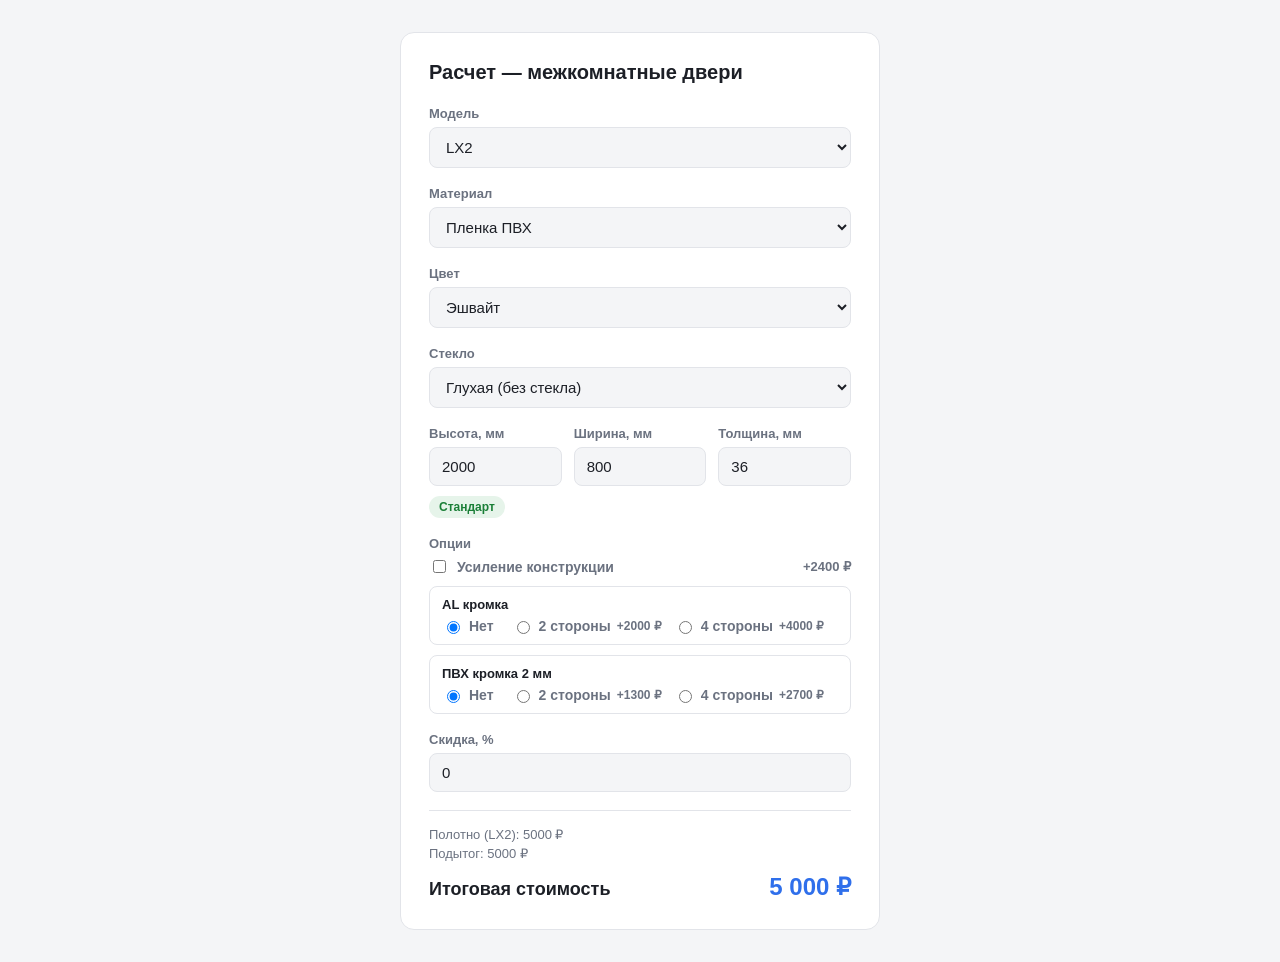
==== DoorCalcPro/index.html @ 8cd3c97a "Add DoorCalc Pro v0.2 web calculator (door leaf pricing) Vanilla HTML/CSS/JS app implementing the do" ====
<!doctype html>
<html lang="ru">
<head>
  <meta charset="UTF-8">
  <meta name="viewport" content="width=device-width, initial-scale=1">
  <title>DoorCalc Pro — Расчет межкомнатных дверей</title>
  <link rel="stylesheet" href="css/style.css">
</head>
<body>
  <main class="calc-card">
    <h1>Расчет — межкомнатные двери</h1>

    <div class="field">
      <label for="model">Модель</label>
      <select id="model"></select>
    </div>

    <div class="field">
      <label for="material">Материал</label>
      <select id="material"></select>
    </div>

    <div class="field">
      <label for="color">Цвет</label>
      <select id="color"></select>
    </div>

    <div class="field">
      <label for="glass">Стекло</label>
      <select id="glass"></select>
    </div>

    <div class="field-row">
      <div class="field">
        <label for="height">Высота, мм</label>
        <input type="number" id="height" step="1">
      </div>
      <div class="field">
        <label for="width">Ширина, мм</label>
        <input type="number" id="width" step="1">
      </div>
      <div class="field">
        <label for="thickness">Толщина, мм</label>
        <input type="number" id="thickness" step="1">
      </div>
    </div>
    <div class="size-info">
      <span id="sizeBadge" class="badge"></span>
      <div id="thicknessWarning" class="warning">42 мм доступна только для щитовых полотен</div>
    </div>

    <div class="field">
      <label>Опции</label>
      <div id="options" class="options"></div>
    </div>

    <div class="field">
      <label for="discount">Скидка, %</label>
      <input type="number" id="discount" step="0.1" min="0" max="100">
    </div>

    <div class="result">
      <div id="breakdown" class="breakdown"></div>
      <div class="total-row">
        <span>Итоговая стоимость</span>
        <span id="total" class="total-value">0 ₽</span>
      </div>
    </div>
  </main>

  <script src="data/db.js"></script>
  <script src="js/app.js"></script>
</body>
</html>
---- DoorCalcPro/css/style.css ----
:root {
  --bg: #f4f5f7;
  --card-bg: #ffffff;
  --text: #1c1f26;
  --muted: #6b7280;
  --border: #e2e4e9;
  --accent: #2f6feb;
  --ok: #1a7f37;
  --ok-bg: #e6f4ea;
  --warn: #b54708;
  --warn-bg: #fff4e5;
}

@media (prefers-color-scheme: dark) {
  :root {
    --bg: #14161a;
    --card-bg: #1c1f26;
    --text: #eef0f3;
    --muted: #9aa1ac;
    --border: #2c3038;
    --accent: #6ea0ff;
    --ok: #4cc264;
    --ok-bg: #163420;
    --warn: #f2a44b;
    --warn-bg: #3a2a12;
  }
}

* { box-sizing: border-box; }

body {
  margin: 0;
  padding: 32px 16px;
  background: var(--bg);
  color: var(--text);
  font-family: -apple-system, "Segoe UI", Roboto, Helvetica, Arial, sans-serif;
  display: flex;
  justify-content: center;
}

.calc-card {
  width: 100%;
  max-width: 480px;
  background: var(--card-bg);
  border: 1px solid var(--border);
  border-radius: 14px;
  padding: 28px;
  display: flex;
  flex-direction: column;
  gap: 18px;
}

h1 {
  font-size: 20px;
  margin: 0 0 4px;
}

.field {
  display: flex;
  flex-direction: column;
  gap: 6px;
  flex: 1;
}

.field-row {
  display: flex;
  gap: 12px;
}

label {
  font-size: 13px;
  font-weight: 600;
  color: var(--muted);
}

select, input[type="number"] {
  font-size: 15px;
  padding: 10px 12px;
  border-radius: 8px;
  border: 1px solid var(--border);
  background: var(--bg);
  color: var(--text);
  width: 100%;
}

select:focus, input:focus {
  outline: 2px solid var(--accent);
  outline-offset: -1px;
}

.size-info {
  margin-top: -8px;
  display: flex;
  flex-direction: column;
  gap: 6px;
}

.badge {
  display: inline-block;
  width: fit-content;
  font-size: 12px;
  font-weight: 600;
  padding: 4px 10px;
  border-radius: 999px;
}

.badge-ok { color: var(--ok); background: var(--ok-bg); }
.badge-warn { color: var(--warn); background: var(--warn-bg); }

.warning {
  display: none;
  font-size: 12px;
  color: var(--warn);
}

.options {
  display: flex;
  flex-direction: column;
  gap: 10px;
}

.option-row {
  display: flex;
  align-items: center;
  gap: 8px;
  font-size: 14px;
}

.option-row .option-price {
  margin-left: auto;
  color: var(--muted);
  font-size: 13px;
}

.option-group {
  border: 1px solid var(--border);
  border-radius: 8px;
  padding: 10px 12px;
}

.option-group-title {
  font-size: 13px;
  font-weight: 600;
  margin-bottom: 6px;
}

.option-choices {
  display: flex;
  flex-wrap: wrap;
  gap: 12px;
}

.option-choice {
  display: flex;
  align-items: center;
  gap: 6px;
  font-size: 14px;
}

.option-choice .option-price {
  color: var(--muted);
  font-size: 12px;
}

.result {
  border-top: 1px solid var(--border);
  padding-top: 16px;
  display: flex;
  flex-direction: column;
  gap: 8px;
}

.breakdown {
  display: flex;
  flex-direction: column;
  gap: 4px;
  font-size: 13px;
  color: var(--muted);
}

.total-row {
  display: flex;
  justify-content: space-between;
  align-items: baseline;
  font-size: 18px;
  font-weight: 700;
  margin-top: 4px;
}

.total-value {
  color: var(--accent);
  font-size: 24px;
}
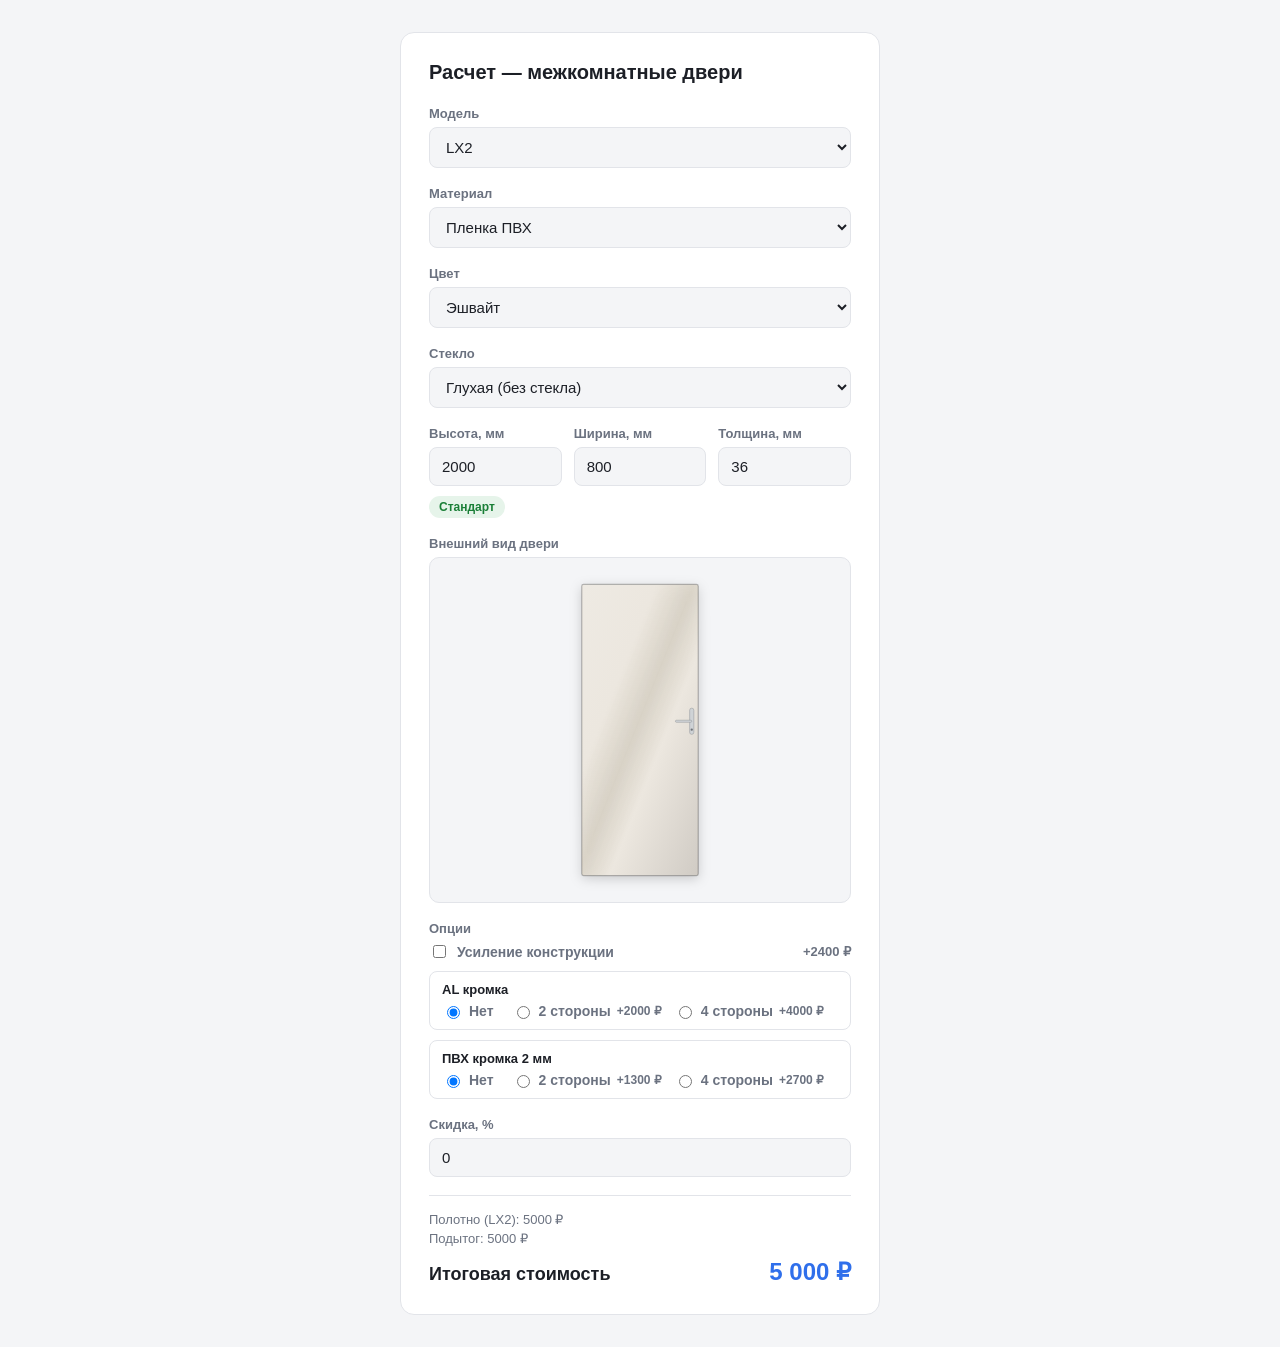
==== commit 58b40510: "Add door preview with paint/glazing mechanic Renders a live SVG door between size and options fields" ====
--- a/DoorCalcPro/index.html
+++ b/DoorCalcPro/index.html
@@ -50,6 +50,24 @@
     </div>
 
     <div class="field">
+      <label>Внешний вид двери</label>
+      <div class="door-preview">
+        <svg id="doorPreview" viewBox="0 0 220 400" preserveAspectRatio="xMidYMid meet" role="img" aria-label="Превью двери">
+          <defs>
+            <linearGradient id="doorFillGradient" x1="0%" y1="0%" x2="100%" y2="100%"></linearGradient>
+            <linearGradient id="glassFillGradient" x1="0%" y1="0%" x2="100%" y2="100%">
+              <stop offset="0%" stop-color="#eef6fb" stop-opacity="0.75"/>
+              <stop offset="100%" stop-color="#c3d8e6" stop-opacity="0.55"/>
+            </linearGradient>
+          </defs>
+          <rect id="doorLeafRect" fill="url(#doorFillGradient)" stroke="rgba(0,0,0,.25)" stroke-width="1.5"></rect>
+          <g id="doorGlassGroup"></g>
+          <g id="doorHandleGroup"></g>
+        </svg>
+      </div>
+    </div>
+
+    <div class="field">
       <label>Опции</label>
       <div id="options" class="options"></div>
     </div>
--- a/DoorCalcPro/css/style.css
+++ b/DoorCalcPro/css/style.css
@@ -113,6 +113,23 @@
   color: var(--warn);
 }
 
+.door-preview {
+  display: flex;
+  justify-content: center;
+  align-items: center;
+  padding: 12px;
+  background: var(--bg);
+  border: 1px solid var(--border);
+  border-radius: 10px;
+}
+
+#doorPreview {
+  width: 100%;
+  max-width: 190px;
+  height: 320px;
+  filter: drop-shadow(0 3px 6px rgba(0, 0, 0, 0.18));
+}
+
 .options {
   display: flex;
   flex-direction: column;
